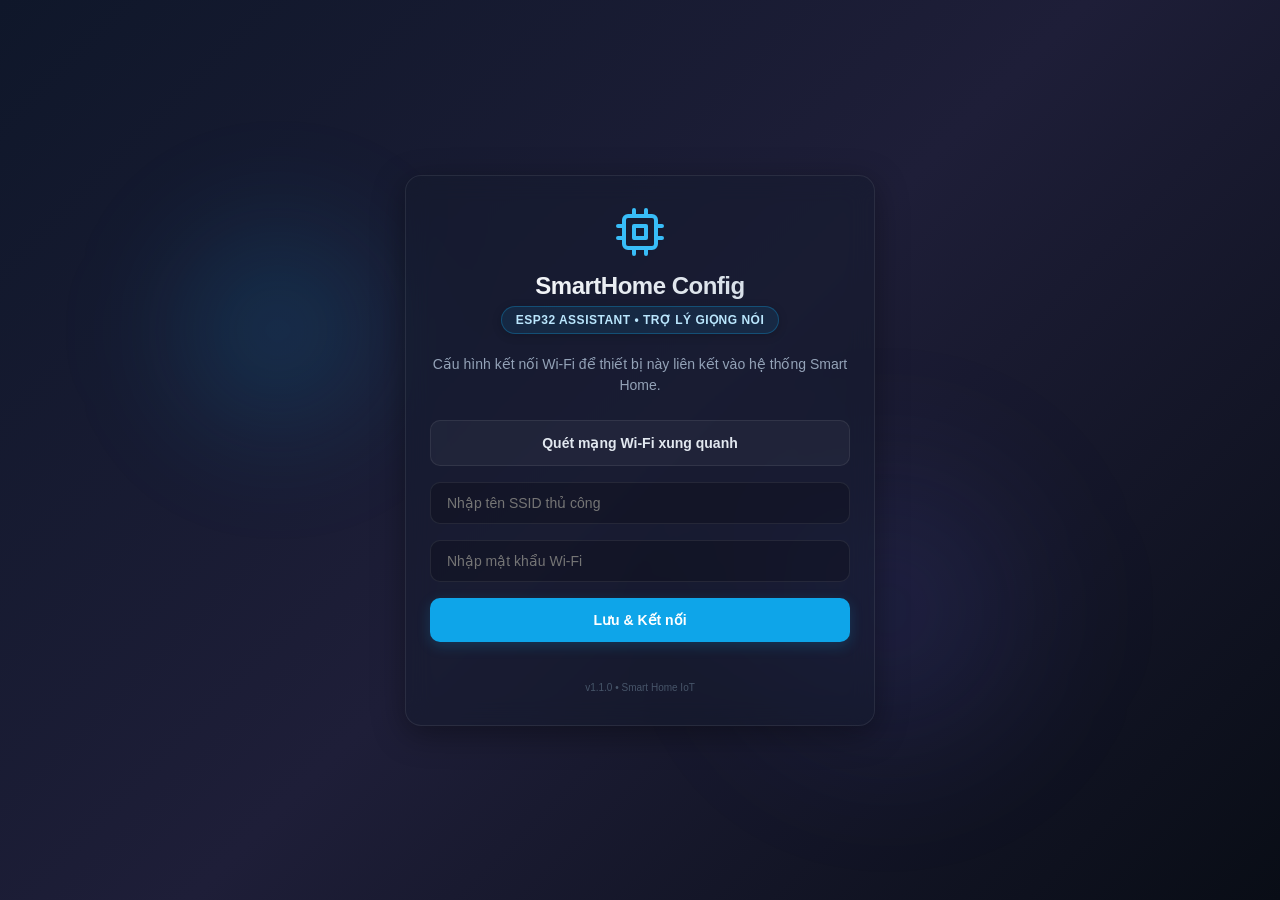
==== web-dashboard/preview_esp32_portal.html @ 208f42c9 "feat: Add local HTML preview files for ESP8266 & ESP32 config portals" ====
<!DOCTYPE html>
<html>
<head>
  <meta charset='utf-8'>
  <meta name='viewport' content='width=device-width, initial-scale=1'>
  <title>SmartHome Config Portal (ESP32 Preview)</title>
  <style>
    :root {
      --primary: #0ea5e9;
      --primary-glow: rgba(14, 165, 233, 0.2);
      --primary-hover: #0284c7;
      --bg-gradient: linear-gradient(135deg, #0f172a 0%, #1e1e38 50%, #090d16 100%);
      --panel-bg: rgba(22, 28, 45, 0.45);
      --panel-border: rgba(255, 255, 255, 0.08);
      --panel-shadow: 0 8px 32px 0 rgba(0, 0, 0, 0.37);
      --text-primary: #f8fafc;
      --text-secondary: #94a3b8;
    }
    body { font-family: 'Outfit', -apple-system, BlinkMacSystemFont, 'Segoe UI', Roboto, Helvetica, Arial, sans-serif; background: #0b0f19; color: var(--text-primary); display: flex; align-items: center; justify-content: center; min-height: 100vh; margin: 0; padding: 16px; box-sizing: border-box; overflow-x: hidden; }
    .glass-bg { position: fixed; top: 0; left: 0; right: 0; bottom: 0; background: var(--bg-gradient); z-index: -2; overflow: hidden; }
    .glass-bg::after { content: ''; position: absolute; top: 20%; left: 10%; width: 300px; height: 300px; background: radial-gradient(circle, var(--primary-glow) 0%, rgba(14, 165, 233, 0) 70%); filter: blur(50px); z-index: -1; animation: bgPulse 15s infinite alternate; }
    .glass-bg::before { content: ''; position: absolute; bottom: 10%; right: 15%; width: 400px; height: 400px; background: radial-gradient(circle, rgba(99, 102, 241, 0.15) 0%, rgba(99, 102, 241, 0) 70%); filter: blur(60px); z-index: -1; animation: bgPulse 20s infinite alternate-reverse; }
    @keyframes bgPulse { 0% { transform: translate(0, 0) scale(1); } 100% { transform: translate(50px, 30px) scale(1.2); } }
    .card { background: var(--panel-bg); border: 1px solid var(--panel-border); backdrop-filter: blur(12px); -webkit-backdrop-filter: blur(12px); border-radius: 16px; padding: 32px 24px; width: 100%; max-width: 420px; box-shadow: var(--panel-shadow); text-align: center; position: relative; overflow: hidden; }
    .content-wrapper { position: relative; z-index: 1; }
    .chip-icon { display: inline-block; margin-bottom: 12px; animation: pulse 2s infinite ease-in-out; }
    @keyframes pulse {
      0%, 100% { transform: scale(1); filter: drop-shadow(0 0 5px var(--primary)); }
      50% { transform: scale(1.08); filter: drop-shadow(0 0 15px var(--primary)); }
    }
    h2 { margin: 0 0 6px 0; font-weight: 600; font-size: 24px; letter-spacing: -0.5px; background: linear-gradient(to right, #ffffff, #cbd5e1); -webkit-background-clip: text; -webkit-text-fill-color: transparent; }
    .badge { display: inline-block; padding: 6px 14px; border-radius: 50px; font-size: 12px; font-weight: 600; text-transform: uppercase; letter-spacing: 0.5px; background: rgba(14, 165, 233, 0.1); border: 1px solid rgba(14, 165, 233, 0.3); margin-bottom: 20px; color: #bae6fd; box-shadow: 0 2px 10px rgba(0,0,0,0.2); }
    p { color: var(--text-secondary); font-size: 14px; line-height: 1.5; margin: 0 0 24px 0; }
    .btn { background: var(--primary); color: white; border: 0; padding: 14px 20px; border-radius: 10px; font-size: 14px; font-weight: 600; cursor: pointer; width: 100%; transition: all 0.3s cubic-bezier(0.4, 0, 0.2, 1); box-shadow: 0 4px 14px var(--primary-glow); margin-bottom: 16px; box-sizing: border-box; outline: none; }
    .btn:hover { background: var(--primary-hover); transform: translateY(-2px); box-shadow: 0 6px 20px var(--primary-glow); }
    .btn:active { transform: translateY(0); }
    .btn:disabled { opacity: 0.5; cursor: not-allowed; transform: none; }
    .btn-scan { background: rgba(255, 255, 255, 0.04); border: 1px solid rgba(255, 255, 255, 0.08); box-shadow: none; color: #e2e8f0; }
    .btn-scan:hover { background: rgba(255, 255, 255, 0.08); color: white; box-shadow: none; }
    select, input { width: 100%; padding: 12px 16px; background: rgba(0, 0, 0, 0.2); border: 1px solid rgba(255, 255, 255, 0.08); border-radius: 10px; color: white; font-size: 14px; margin-bottom: 16px; box-sizing: border-box; outline: none; transition: all 0.3s; }
    select:focus, input:focus { border-color: var(--primary); box-shadow: 0 0 0 3px var(--primary-glow); }
    option { background: #0f172a; color: white; }
    .loading { display: none; margin: 12px 0 20px 0; font-size: 13px; color: var(--primary); font-weight: 500; }
    .success-msg { display: none; color: #10b981; font-weight: 600; margin-top: 16px; padding: 12px; border-radius: 10px; background: rgba(16, 185, 129, 0.1); border: 1px solid rgba(16, 185, 129, 0.2); font-size: 14px; line-height: 1.4; }
    .version-info { font-size: 10px; color: #475569; margin-top: 24px; }
  </style>
</head>
<body>
  <div class='glass-bg'></div>
  <div class='card'>
    <div class='content-wrapper'>
      <div class='chip-icon'>
        <svg width='48' height='48' viewBox='0 0 24 24' fill='none' stroke='#38bdf8' stroke-width='2' stroke-linecap='round' stroke-linejoin='round'><rect x='4' y='4' width='16' height='16' rx='2'/><rect x='9' y='9' width='6' height='6'/><path d='M9 1v3M15 1v3M9 20v3M15 20v3M20 9h3M20 15h3M1 9h3M1 15h3'/></svg>
      </div>
      <h2>SmartHome Config</h2>
      <div class='badge'>ESP32 Assistant • Trợ Lý Giọng Nói</div>
      <p>Cấu hình kết nối Wi-Fi để thiết bị này liên kết vào hệ thống Smart Home.</p>
      <button class='btn btn-scan' id='btn-scan' onclick='scanNetworks()'>Quét mạng Wi-Fi xung quanh</button>
      <div class='loading' id='loading'>Đang tìm kiếm mạng Wi-Fi...</div>
      <select id='ssid-select' style='display: none;' onchange='onSelectChange()'>
        <option value=''>-- Chọn mạng Wi-Fi --</option>
      </select>
      <input type='text' id='ssid-input' placeholder='Nhập tên SSID thủ công'>
      <input type='password' id='password' placeholder='Nhập mật khẩu Wi-Fi'>
      <button class='btn' onclick='save()'>Lưu & Kết nối</button>
      <div class='success-msg' id='success'>
        <b>Lưu cấu hình thành công!</b><br>
        Thiết bị đang tự động khởi động lại để kết nối mạng mới...
      </div>
      <div class='version-info'>v1.1.0 • Smart Home IoT</div>
    </div>
  </div>

  <script>
    function scanNetworks() {
      var btn = document.getElementById('btn-scan');
      var loading = document.getElementById('loading');
      var select = document.getElementById('ssid-select');
      btn.disabled = true;
      loading.style.display = 'block';
      select.style.display = 'none';
      
      // Mocking scan response for Live Server Preview
      setTimeout(() => {
        const mockData = [
          { ssid: "TRINGUYEN", rssi: -42 },
          { ssid: "MinhKhanh_WiFi", rssi: -50 },
          { ssid: "HomeNetwork_5G", rssi: -60 },
          { ssid: "CoffeeShop_Free", rssi: -79 }
        ];
        select.innerHTML = '<option value="">-- Chọn mạng Wi-Fi --</option>';
        mockData.forEach(net => {
          var opt = document.createElement('option');
          opt.value = net.ssid;
          opt.innerText = net.ssid + ' (' + net.rssi + ' dBm)';
          select.appendChild(opt);
        });
        select.style.display = 'block';
        btn.disabled = false;
        loading.style.display = 'none';
      }, 1500);
    }
    
    function onSelectChange() {
      var select = document.getElementById('ssid-select');
      var input = document.getElementById('ssid-input');
      input.value = select.value;
    }
    
    function save() {
      var ssid = document.getElementById('ssid-input').value.trim();
      var password = document.getElementById('password').value;
      if(!ssid) { alert('Vui lòng chọn hoặc tự nhập tên WiFi!'); return; }
      
      document.getElementById('success').style.display = 'block';
      console.log('Saved WiFi credentials locally (Live Server Preview):', ssid, password);
    }
  </script>
</body>
</html>
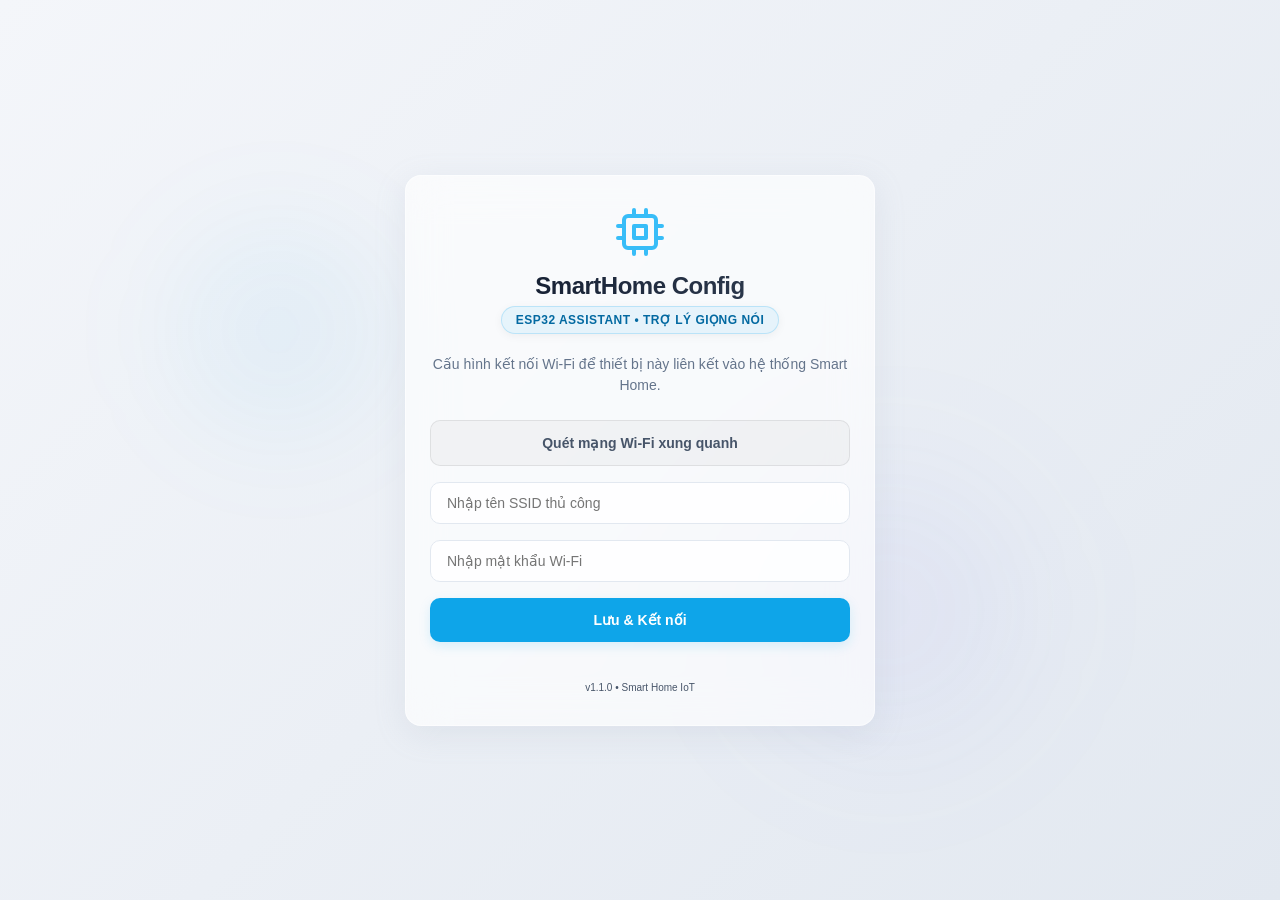
==== commit 81c4b3c8: "feat: Make Light Theme default for index and AP previews, and separate WiFi Config into its own tab" ====
--- a/web-dashboard/preview_esp32_portal.html
+++ b/web-dashboard/preview_esp32_portal.html
@@ -7,41 +7,41 @@
   <style>
     :root {
       --primary: #0ea5e9;
-      --primary-glow: rgba(14, 165, 233, 0.2);
+      --primary-glow: rgba(14, 165, 233, 0.15);
       --primary-hover: #0284c7;
-      --bg-gradient: linear-gradient(135deg, #0f172a 0%, #1e1e38 50%, #090d16 100%);
-      --panel-bg: rgba(22, 28, 45, 0.45);
-      --panel-border: rgba(255, 255, 255, 0.08);
-      --panel-shadow: 0 8px 32px 0 rgba(0, 0, 0, 0.37);
-      --text-primary: #f8fafc;
-      --text-secondary: #94a3b8;
+      --bg-gradient: linear-gradient(135deg, #f4f6fa 0%, #e2e8f0 100%);
+      --panel-bg: rgba(255, 255, 255, 0.65);
+      --panel-border: rgba(255, 255, 255, 0.5);
+      --panel-shadow: 0 8px 32px 0 rgba(148, 163, 184, 0.15);
+      --text-primary: #1e293b;
+      --text-secondary: #64748b;
     }
-    body { font-family: 'Outfit', -apple-system, BlinkMacSystemFont, 'Segoe UI', Roboto, Helvetica, Arial, sans-serif; background: #0b0f19; color: var(--text-primary); display: flex; align-items: center; justify-content: center; min-height: 100vh; margin: 0; padding: 16px; box-sizing: border-box; overflow-x: hidden; }
+    body { font-family: 'Outfit', -apple-system, BlinkMacSystemFont, 'Segoe UI', Roboto, Helvetica, Arial, sans-serif; background: #f4f6fa; color: var(--text-primary); display: flex; align-items: center; justify-content: center; min-height: 100vh; margin: 0; padding: 16px; box-sizing: border-box; overflow-x: hidden; }
     .glass-bg { position: fixed; top: 0; left: 0; right: 0; bottom: 0; background: var(--bg-gradient); z-index: -2; overflow: hidden; }
-    .glass-bg::after { content: ''; position: absolute; top: 20%; left: 10%; width: 300px; height: 300px; background: radial-gradient(circle, var(--primary-glow) 0%, rgba(14, 165, 233, 0) 70%); filter: blur(50px); z-index: -1; animation: bgPulse 15s infinite alternate; }
-    .glass-bg::before { content: ''; position: absolute; bottom: 10%; right: 15%; width: 400px; height: 400px; background: radial-gradient(circle, rgba(99, 102, 241, 0.15) 0%, rgba(99, 102, 241, 0) 70%); filter: blur(60px); z-index: -1; animation: bgPulse 20s infinite alternate-reverse; }
+    .glass-bg::after { content: ''; position: absolute; top: 20%; left: 10%; width: 300px; height: 300px; background: radial-gradient(circle, rgba(14, 165, 233, 0.08) 0%, rgba(14, 165, 233, 0) 70%); filter: blur(50px); z-index: -1; animation: bgPulse 15s infinite alternate; }
+    .glass-bg::before { content: ''; position: absolute; bottom: 10%; right: 15%; width: 400px; height: 400px; background: radial-gradient(circle, rgba(99, 102, 241, 0.08) 0%, rgba(99, 102, 241, 0) 70%); filter: blur(60px); z-index: -1; animation: bgPulse 20s infinite alternate-reverse; }
     @keyframes bgPulse { 0% { transform: translate(0, 0) scale(1); } 100% { transform: translate(50px, 30px) scale(1.2); } }
-    .card { background: var(--panel-bg); border: 1px solid var(--panel-border); backdrop-filter: blur(12px); -webkit-backdrop-filter: blur(12px); border-radius: 16px; padding: 32px 24px; width: 100%; max-width: 420px; box-shadow: var(--panel-shadow); text-align: center; position: relative; overflow: hidden; }
+    .card { background: var(--panel-bg); border: 1px solid var(--panel-border); backdrop-filter: blur(20px); -webkit-backdrop-filter: blur(20px); border-radius: 16px; padding: 32px 24px; width: 100%; max-width: 420px; box-shadow: var(--panel-shadow); text-align: center; position: relative; overflow: hidden; }
     .content-wrapper { position: relative; z-index: 1; }
     .chip-icon { display: inline-block; margin-bottom: 12px; animation: pulse 2s infinite ease-in-out; }
     @keyframes pulse {
-      0%, 100% { transform: scale(1); filter: drop-shadow(0 0 5px var(--primary)); }
-      50% { transform: scale(1.08); filter: drop-shadow(0 0 15px var(--primary)); }
+      0%, 100% { transform: scale(1); filter: drop-shadow(0 0 5px var(--primary-glow)); }
+      50% { transform: scale(1.08); filter: drop-shadow(0 0 15px var(--primary-glow)); }
     }
-    h2 { margin: 0 0 6px 0; font-weight: 600; font-size: 24px; letter-spacing: -0.5px; background: linear-gradient(to right, #ffffff, #cbd5e1); -webkit-background-clip: text; -webkit-text-fill-color: transparent; }
-    .badge { display: inline-block; padding: 6px 14px; border-radius: 50px; font-size: 12px; font-weight: 600; text-transform: uppercase; letter-spacing: 0.5px; background: rgba(14, 165, 233, 0.1); border: 1px solid rgba(14, 165, 233, 0.3); margin-bottom: 20px; color: #bae6fd; box-shadow: 0 2px 10px rgba(0,0,0,0.2); }
+    h2 { margin: 0 0 6px 0; font-weight: 600; font-size: 24px; letter-spacing: -0.5px; background: linear-gradient(to right, #0f172a, #334155); -webkit-background-clip: text; -webkit-text-fill-color: transparent; }
+    .badge { display: inline-block; padding: 6px 14px; border-radius: 50px; font-size: 12px; font-weight: 600; text-transform: uppercase; letter-spacing: 0.5px; background: rgba(14, 165, 233, 0.08); border: 1px solid rgba(14, 165, 233, 0.2); margin-bottom: 20px; color: #0369a1; box-shadow: 0 2px 10px rgba(0,0,0,0.05); }
     p { color: var(--text-secondary); font-size: 14px; line-height: 1.5; margin: 0 0 24px 0; }
-    .btn { background: var(--primary); color: white; border: 0; padding: 14px 20px; border-radius: 10px; font-size: 14px; font-weight: 600; cursor: pointer; width: 100%; transition: all 0.3s cubic-bezier(0.4, 0, 0.2, 1); box-shadow: 0 4px 14px var(--primary-glow); margin-bottom: 16px; box-sizing: border-box; outline: none; }
-    .btn:hover { background: var(--primary-hover); transform: translateY(-2px); box-shadow: 0 6px 20px var(--primary-glow); }
+    .btn { background: var(--primary); color: white; border: 0; padding: 14px 20px; border-radius: 10px; font-size: 14px; font-weight: 600; cursor: pointer; width: 100%; transition: all 0.3s cubic-bezier(0.4, 0, 0.2, 1); box-shadow: 0 4px 12px var(--primary-glow); margin-bottom: 16px; box-sizing: border-box; outline: none; }
+    .btn:hover { background: var(--primary-hover); transform: translateY(-2px); box-shadow: 0 6px 16px var(--primary-glow); }
     .btn:active { transform: translateY(0); }
     .btn:disabled { opacity: 0.5; cursor: not-allowed; transform: none; }
-    .btn-scan { background: rgba(255, 255, 255, 0.04); border: 1px solid rgba(255, 255, 255, 0.08); box-shadow: none; color: #e2e8f0; }
-    .btn-scan:hover { background: rgba(255, 255, 255, 0.08); color: white; box-shadow: none; }
-    select, input { width: 100%; padding: 12px 16px; background: rgba(0, 0, 0, 0.2); border: 1px solid rgba(255, 255, 255, 0.08); border-radius: 10px; color: white; font-size: 14px; margin-bottom: 16px; box-sizing: border-box; outline: none; transition: all 0.3s; }
+    .btn-scan { background: rgba(0, 0, 0, 0.03); border: 1px solid rgba(0, 0, 0, 0.08); box-shadow: none; color: #475569; }
+    .btn-scan:hover { background: rgba(0, 0, 0, 0.06); color: #1e293b; box-shadow: none; }
+    select, input { width: 100%; padding: 12px 16px; background: rgba(255, 255, 255, 0.8); border: 1px solid #e2e8f0; border-radius: 10px; color: #1e293b; font-size: 14px; margin-bottom: 16px; box-sizing: border-box; outline: none; transition: all 0.3s; }
     select:focus, input:focus { border-color: var(--primary); box-shadow: 0 0 0 3px var(--primary-glow); }
-    option { background: #0f172a; color: white; }
+    option { background: white; color: #1e293b; }
     .loading { display: none; margin: 12px 0 20px 0; font-size: 13px; color: var(--primary); font-weight: 500; }
-    .success-msg { display: none; color: #10b981; font-weight: 600; margin-top: 16px; padding: 12px; border-radius: 10px; background: rgba(16, 185, 129, 0.1); border: 1px solid rgba(16, 185, 129, 0.2); font-size: 14px; line-height: 1.4; }
+    .success-msg { display: none; color: #065f46; font-weight: 600; margin-top: 16px; padding: 12px; border-radius: 10px; background: rgba(16, 185, 129, 0.1); border: 1px solid rgba(16, 185, 129, 0.2); font-size: 14px; line-height: 1.4; }
     .version-info { font-size: 10px; color: #475569; margin-top: 24px; }
   </style>
 </head>
